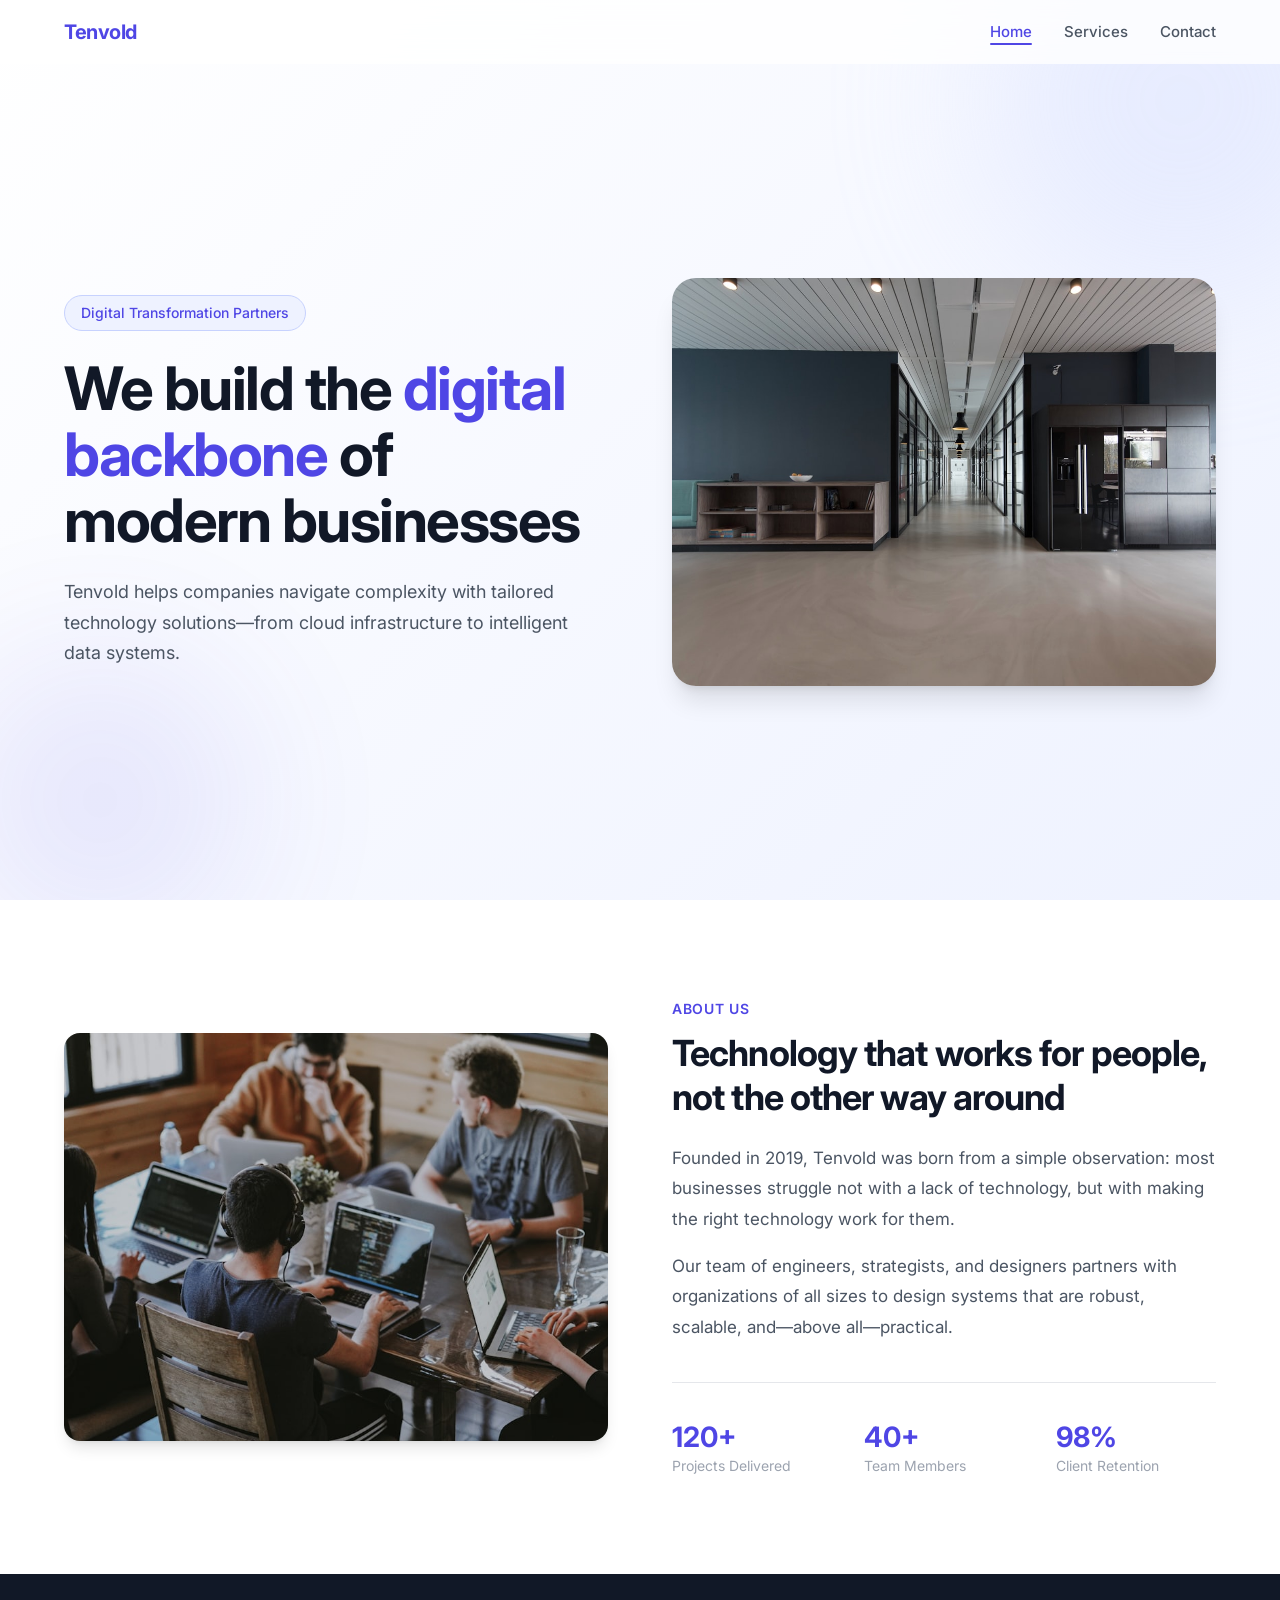
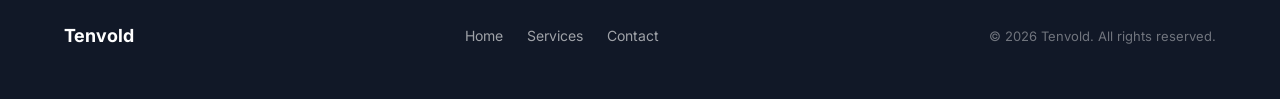
==== index.html @ 65609ea9 "Add company website template Modern HTML/CSS/JS template for Tenvold (fictional digital solutions co" ====
<!DOCTYPE html>
<html lang="en">
<head>
  <meta charset="UTF-8">
  <meta name="viewport" content="width=device-width, initial-scale=1.0">
  <title>Tenvold &mdash; Digital Solutions</title>
  <meta name="description" content="Tenvold helps companies navigate complexity with tailored technology solutions.">
  <link rel="icon" href="data:image/svg+xml,<svg xmlns='http://www.w3.org/2000/svg' viewBox='0 0 100 100'><text y='.9em' font-size='90'>◆</text></svg>">
  <link rel="stylesheet" href="css/style.css">
</head>
<body>

  <nav class="nav">
    <div class="container">
      <a href="index.html" class="nav-logo">Tenvold</a>
      <ul class="nav-links">
        <li><a href="index.html" class="active">Home</a></li>
        <li><a href="services.html">Services</a></li>
        <li><a href="contact.html">Contact</a></li>
      </ul>
      <button class="nav-toggle" aria-label="Toggle navigation">
        <span></span>
        <span></span>
        <span></span>
      </button>
    </div>
  </nav>

  <section class="hero">
    <div class="hero-decoration hero-decoration-1"></div>
    <div class="hero-decoration hero-decoration-2"></div>
    <div class="container">
      <div class="hero-grid">
        <div class="hero-content">
          <div class="hero-badge">Digital Transformation Partners</div>
          <h1>We build the <span class="highlight">digital backbone</span> of modern businesses</h1>
          <p class="hero-description">
            Tenvold helps companies navigate complexity with tailored technology
            solutions&mdash;from cloud infrastructure to intelligent data systems.
          </p>
        </div>
        <div class="hero-image reveal">
          <img src="img/hero.jpg" alt="Modern workspace with technology" width="1200" height="801">
        </div>
      </div>
    </div>
  </section>

  <section class="section">
    <div class="container">
      <div class="about-grid">
        <div class="about-image reveal">
          <img src="img/about.jpg" alt="Tenvold team collaborating" width="900" height="600">
        </div>
        <div class="about-content reveal reveal-delay-2">
          <span class="section-label">About Us</span>
          <h2>Technology that works for people, not the other way around</h2>
          <p>
            Founded in 2019, Tenvold was born from a simple observation: most
            businesses struggle not with a lack of technology, but with making the
            right technology work for them.
          </p>
          <p>
            Our team of engineers, strategists, and designers partners with
            organizations of all sizes to design systems that are robust, scalable,
            and&mdash;above all&mdash;practical.
          </p>
          <div class="about-stats">
            <div>
              <div class="stat-number">120+</div>
              <div class="stat-label">Projects Delivered</div>
            </div>
            <div>
              <div class="stat-number">40+</div>
              <div class="stat-label">Team Members</div>
            </div>
            <div>
              <div class="stat-number">98%</div>
              <div class="stat-label">Client Retention</div>
            </div>
          </div>
        </div>
      </div>
    </div>
  </section>

  <footer class="footer">
    <div class="container">
      <div class="footer-logo">Tenvold</div>
      <ul class="footer-links">
        <li><a href="index.html">Home</a></li>
        <li><a href="services.html">Services</a></li>
        <li><a href="contact.html">Contact</a></li>
      </ul>
      <p class="footer-copy">&copy; 2026 Tenvold. All rights reserved.</p>
    </div>
  </footer>

  <script src="js/main.js"></script>
</body>
</html>
---- css/style.css ----
@import url('https://fonts.googleapis.com/css2?family=Inter:wght@400;500;600;700&display=swap');

:root {
  --color-primary: #4F46E5;
  --color-primary-hover: #4338CA;
  --color-primary-light: #EEF2FF;
  --color-primary-subtle: #C7D2FE;

  --color-text: #111827;
  --color-text-secondary: #4B5563;
  --color-text-muted: #9CA3AF;

  --color-bg: #FFFFFF;
  --color-bg-alt: #F9FAFB;
  --color-surface: #FFFFFF;
  --color-border: #E5E7EB;

  --shadow-xs: 0 1px 2px rgb(0 0 0 / 0.05);
  --shadow-sm: 0 1px 3px rgb(0 0 0 / 0.1), 0 1px 2px rgb(0 0 0 / 0.06);
  --shadow-md: 0 4px 6px -1px rgb(0 0 0 / 0.1), 0 2px 4px -2px rgb(0 0 0 / 0.1);
  --shadow-lg: 0 10px 15px -3px rgb(0 0 0 / 0.1), 0 4px 6px -4px rgb(0 0 0 / 0.1);
  --shadow-xl: 0 20px 25px -5px rgb(0 0 0 / 0.1), 0 8px 10px -6px rgb(0 0 0 / 0.1);

  --radius-sm: 0.375rem;
  --radius-md: 0.5rem;
  --radius-lg: 0.75rem;
  --radius-xl: 1rem;
  --radius-2xl: 1.5rem;
  --radius-full: 9999px;

  --font-family: 'Inter', system-ui, -apple-system, BlinkMacSystemFont, 'Segoe UI', sans-serif;

  --transition-fast: 150ms cubic-bezier(0.4, 0, 0.2, 1);
  --transition-base: 300ms cubic-bezier(0.4, 0, 0.2, 1);
  --transition-slow: 500ms cubic-bezier(0.4, 0, 0.2, 1);

  --max-width: 1200px;
  --nav-height: 4rem;
}

*,
*::before,
*::after {
  margin: 0;
  padding: 0;
  box-sizing: border-box;
}

html {
  scroll-behavior: smooth;
  -webkit-font-smoothing: antialiased;
  -moz-osx-font-smoothing: grayscale;
}

body {
  font-family: var(--font-family);
  color: var(--color-text);
  background-color: var(--color-bg);
  line-height: 1.6;
  overflow-x: hidden;
}

img {
  max-width: 100%;
  height: auto;
  display: block;
}

a {
  color: inherit;
  text-decoration: none;
}

.container {
  width: 100%;
  max-width: var(--max-width);
  margin: 0 auto;
  padding: 0 1.5rem;
}

/* ---- Navigation ---- */

.nav {
  position: fixed;
  top: 0;
  left: 0;
  right: 0;
  height: var(--nav-height);
  background: rgba(255, 255, 255, 0.8);
  backdrop-filter: blur(12px);
  -webkit-backdrop-filter: blur(12px);
  border-bottom: 1px solid transparent;
  z-index: 1000;
  transition: border-color var(--transition-base), box-shadow var(--transition-base);
}

.nav.scrolled {
  border-bottom-color: var(--color-border);
  box-shadow: var(--shadow-xs);
}

.nav .container {
  display: flex;
  align-items: center;
  justify-content: space-between;
  height: 100%;
}

.nav-logo {
  font-size: 1.25rem;
  font-weight: 700;
  color: var(--color-primary);
  letter-spacing: -0.025em;
}

.nav-links {
  display: flex;
  align-items: center;
  gap: 2rem;
  list-style: none;
}

.nav-links a {
  font-size: 0.9375rem;
  font-weight: 500;
  color: var(--color-text-secondary);
  transition: color var(--transition-fast);
  position: relative;
}

.nav-links a::after {
  content: '';
  position: absolute;
  bottom: -4px;
  left: 0;
  width: 0;
  height: 2px;
  background: var(--color-primary);
  transition: width var(--transition-base);
  border-radius: var(--radius-full);
}

.nav-links a:hover,
.nav-links a.active {
  color: var(--color-primary);
}

.nav-links a:hover::after,
.nav-links a.active::after {
  width: 100%;
}

.nav-toggle {
  display: none;
  flex-direction: column;
  gap: 5px;
  background: none;
  border: none;
  cursor: pointer;
  padding: 4px;
}

.nav-toggle span {
  display: block;
  width: 24px;
  height: 2px;
  background: var(--color-text);
  border-radius: var(--radius-full);
  transition: transform var(--transition-base), opacity var(--transition-fast);
}

.nav-toggle.active span:nth-child(1) {
  transform: translateY(7px) rotate(45deg);
}

.nav-toggle.active span:nth-child(2) {
  opacity: 0;
}

.nav-toggle.active span:nth-child(3) {
  transform: translateY(-7px) rotate(-45deg);
}

/* ---- Hero ---- */

.hero {
  min-height: 100vh;
  display: flex;
  align-items: center;
  padding-top: var(--nav-height);
  background: linear-gradient(135deg, var(--color-bg) 0%, var(--color-primary-light) 100%);
  position: relative;
  overflow: hidden;
}

.hero-grid {
  display: grid;
  grid-template-columns: 1fr 1fr;
  gap: 4rem;
  align-items: center;
}

.hero-content {
  position: relative;
  z-index: 1;
}

.hero-badge {
  display: inline-flex;
  align-items: center;
  gap: 0.5rem;
  padding: 0.375rem 1rem;
  background: var(--color-primary-light);
  color: var(--color-primary);
  border: 1px solid var(--color-primary-subtle);
  border-radius: var(--radius-full);
  font-size: 0.875rem;
  font-weight: 500;
  margin-bottom: 1.5rem;
}

.hero h1 {
  font-size: clamp(2.5rem, 5vw, 3.75rem);
  font-weight: 700;
  line-height: 1.1;
  letter-spacing: -0.025em;
  color: var(--color-text);
  margin-bottom: 1.5rem;
}

.hero h1 .highlight {
  color: var(--color-primary);
}

.hero-description {
  font-size: 1.125rem;
  color: var(--color-text-secondary);
  line-height: 1.7;
  max-width: 540px;
}

.hero-image {
  position: relative;
  border-radius: var(--radius-2xl);
  overflow: hidden;
  box-shadow: var(--shadow-xl);
}

.hero-image img {
  width: 100%;
  height: 100%;
  object-fit: cover;
  aspect-ratio: 4 / 3;
}

.hero-decoration {
  position: absolute;
  border-radius: 50%;
  filter: blur(80px);
  opacity: 0.3;
  pointer-events: none;
}

.hero-decoration-1 {
  width: 400px;
  height: 400px;
  background: var(--color-primary-subtle);
  top: -100px;
  right: -100px;
}

.hero-decoration-2 {
  width: 300px;
  height: 300px;
  background: var(--color-primary);
  bottom: -50px;
  left: -50px;
  opacity: 0.1;
}

/* ---- Sections ---- */

.section {
  padding: 6rem 0;
}

.section-alt {
  background: var(--color-bg-alt);
}

.section-header {
  text-align: center;
  max-width: 640px;
  margin: 0 auto 4rem;
}

.section-label {
  display: inline-block;
  font-size: 0.875rem;
  font-weight: 600;
  color: var(--color-primary);
  text-transform: uppercase;
  letter-spacing: 0.05em;
  margin-bottom: 0.75rem;
}

.section-title {
  font-size: clamp(1.875rem, 3.5vw, 2.5rem);
  font-weight: 700;
  line-height: 1.2;
  letter-spacing: -0.025em;
  margin-bottom: 1rem;
}

.section-description {
  font-size: 1.0625rem;
  color: var(--color-text-secondary);
  line-height: 1.7;
}

/* ---- About ---- */

.about-grid {
  display: grid;
  grid-template-columns: 1fr 1fr;
  gap: 4rem;
  align-items: center;
}

.about-image {
  border-radius: var(--radius-xl);
  overflow: hidden;
  box-shadow: var(--shadow-lg);
}

.about-image img {
  width: 100%;
  height: 100%;
  object-fit: cover;
  aspect-ratio: 4 / 3;
}

.about-content h2 {
  font-size: clamp(1.75rem, 3vw, 2.25rem);
  font-weight: 700;
  line-height: 1.2;
  letter-spacing: -0.025em;
  margin-bottom: 1.5rem;
}

.about-content p {
  font-size: 1.0625rem;
  color: var(--color-text-secondary);
  line-height: 1.8;
  margin-bottom: 1rem;
}

.about-stats {
  display: grid;
  grid-template-columns: repeat(3, 1fr);
  gap: 2rem;
  margin-top: 2.5rem;
  padding-top: 2.5rem;
  border-top: 1px solid var(--color-border);
}

.stat-number {
  font-size: 1.75rem;
  font-weight: 700;
  color: var(--color-primary);
  line-height: 1;
  margin-bottom: 0.25rem;
}

.stat-label {
  font-size: 0.875rem;
  color: var(--color-text-muted);
}

/* ---- Page Header (inner pages) ---- */

.page-header {
  padding: calc(var(--nav-height) + 4rem) 0 4rem;
  background: linear-gradient(135deg, var(--color-bg) 0%, var(--color-primary-light) 100%);
  text-align: center;
}

.page-header h1 {
  font-size: clamp(2rem, 4vw, 3rem);
  font-weight: 700;
  letter-spacing: -0.025em;
  margin-bottom: 1rem;
}

.page-header p {
  font-size: 1.0625rem;
  color: var(--color-text-secondary);
  max-width: 540px;
  margin: 0 auto;
}

/* ---- Services ---- */

.services-grid {
  display: grid;
  grid-template-columns: repeat(auto-fit, minmax(280px, 1fr));
  gap: 2rem;
}

.service-card {
  background: var(--color-surface);
  border: 1px solid var(--color-border);
  border-radius: var(--radius-xl);
  padding: 2rem;
  transition:
    transform var(--transition-base),
    box-shadow var(--transition-base),
    border-color var(--transition-base);
}

.service-card:hover {
  transform: translateY(-4px);
  box-shadow: var(--shadow-lg);
  border-color: var(--color-primary-subtle);
}

.service-icon {
  width: 3rem;
  height: 3rem;
  display: flex;
  align-items: center;
  justify-content: center;
  background: var(--color-primary-light);
  color: var(--color-primary);
  border-radius: var(--radius-lg);
  margin-bottom: 1.5rem;
}

.service-icon svg {
  width: 1.5rem;
  height: 1.5rem;
}

.service-card h3 {
  font-size: 1.125rem;
  font-weight: 600;
  margin-bottom: 0.75rem;
  letter-spacing: -0.01em;
}

.service-card p {
  font-size: 0.9375rem;
  color: var(--color-text-secondary);
  line-height: 1.7;
}

/* ---- Contact ---- */

.contact-grid {
  display: grid;
  grid-template-columns: 1fr 1fr;
  gap: 4rem;
}

.contact-form {
  background: var(--color-surface);
  border: 1px solid var(--color-border);
  border-radius: var(--radius-xl);
  padding: 2.5rem;
}

.form-group {
  margin-bottom: 1.5rem;
}

.form-group label {
  display: block;
  font-size: 0.875rem;
  font-weight: 500;
  color: var(--color-text);
  margin-bottom: 0.5rem;
}

.form-group input,
.form-group textarea {
  width: 100%;
  padding: 0.75rem 1rem;
  border: 1px solid var(--color-border);
  border-radius: var(--radius-md);
  font-family: var(--font-family);
  font-size: 0.9375rem;
  color: var(--color-text);
  background: var(--color-bg);
  transition: border-color var(--transition-fast), box-shadow var(--transition-fast);
  outline: none;
}

.form-group input:focus,
.form-group textarea:focus {
  border-color: var(--color-primary);
  box-shadow: 0 0 0 3px var(--color-primary-light);
}

.form-group input::placeholder,
.form-group textarea::placeholder {
  color: var(--color-text-muted);
}

.form-group textarea {
  min-height: 140px;
  resize: vertical;
}

.form-submit {
  width: 100%;
  padding: 0.875rem 2rem;
  background: var(--color-primary);
  color: #FFFFFF;
  border: none;
  border-radius: var(--radius-md);
  font-family: var(--font-family);
  font-size: 0.9375rem;
  font-weight: 600;
  cursor: pointer;
  transition: background var(--transition-fast), transform var(--transition-fast);
}

.form-submit:hover {
  background: var(--color-primary-hover);
}

.form-submit:active {
  transform: scale(0.98);
}

.contact-info {
  display: flex;
  flex-direction: column;
  gap: 2rem;
}

.contact-info-item {
  display: flex;
  gap: 1rem;
  align-items: flex-start;
}

.contact-info-icon {
  width: 2.5rem;
  height: 2.5rem;
  display: flex;
  align-items: center;
  justify-content: center;
  background: var(--color-primary-light);
  color: var(--color-primary);
  border-radius: var(--radius-md);
  flex-shrink: 0;
}

.contact-info-icon svg {
  width: 1.25rem;
  height: 1.25rem;
}

.contact-info-item h3 {
  font-size: 0.9375rem;
  font-weight: 600;
  margin-bottom: 0.25rem;
}

.contact-info-item p {
  font-size: 0.9375rem;
  color: var(--color-text-secondary);
  line-height: 1.6;
}

/* ---- Footer ---- */

.footer {
  background: var(--color-text);
  color: rgba(255, 255, 255, 0.7);
  padding: 3rem 0;
}

.footer .container {
  display: flex;
  justify-content: space-between;
  align-items: center;
}

.footer-logo {
  font-size: 1.125rem;
  font-weight: 700;
  color: #FFFFFF;
}

.footer-links {
  display: flex;
  gap: 1.5rem;
  list-style: none;
}

.footer-links a {
  font-size: 0.875rem;
  color: rgba(255, 255, 255, 0.6);
  transition: color var(--transition-fast);
}

.footer-links a:hover {
  color: #FFFFFF;
}

.footer-copy {
  font-size: 0.8125rem;
  color: rgba(255, 255, 255, 0.4);
}

/* ---- Scroll Reveal ---- */

.reveal {
  opacity: 0;
  transform: translateY(30px);
  transition:
    opacity 0.8s cubic-bezier(0.16, 1, 0.3, 1),
    transform 0.8s cubic-bezier(0.16, 1, 0.3, 1);
}

.reveal.revealed {
  opacity: 1;
  transform: translateY(0);
}

.reveal-delay-1 { transition-delay: 100ms; }
.reveal-delay-2 { transition-delay: 200ms; }
.reveal-delay-3 { transition-delay: 300ms; }
.reveal-delay-4 { transition-delay: 400ms; }

/* ---- Responsive ---- */

@media (max-width: 768px) {
  .nav-links {
    position: fixed;
    top: var(--nav-height);
    left: 0;
    right: 0;
    background: var(--color-bg);
    flex-direction: column;
    padding: 2rem;
    gap: 1.5rem;
    border-bottom: 1px solid var(--color-border);
    transform: translateY(-100%);
    opacity: 0;
    pointer-events: none;
    transition: transform var(--transition-base), opacity var(--transition-base);
  }

  .nav-links.open {
    transform: translateY(0);
    opacity: 1;
    pointer-events: all;
  }

  .nav-toggle {
    display: flex;
  }

  .hero-grid,
  .about-grid,
  .contact-grid {
    grid-template-columns: 1fr;
    gap: 2.5rem;
  }

  .hero {
    min-height: auto;
    padding: calc(var(--nav-height) + 3rem) 0 3rem;
  }

  .about-stats {
    gap: 1rem;
  }

  .section {
    padding: 4rem 0;
  }

  .contact-form {
    padding: 1.5rem;
  }

  .footer .container {
    flex-direction: column;
    gap: 1.5rem;
    text-align: center;
  }
}
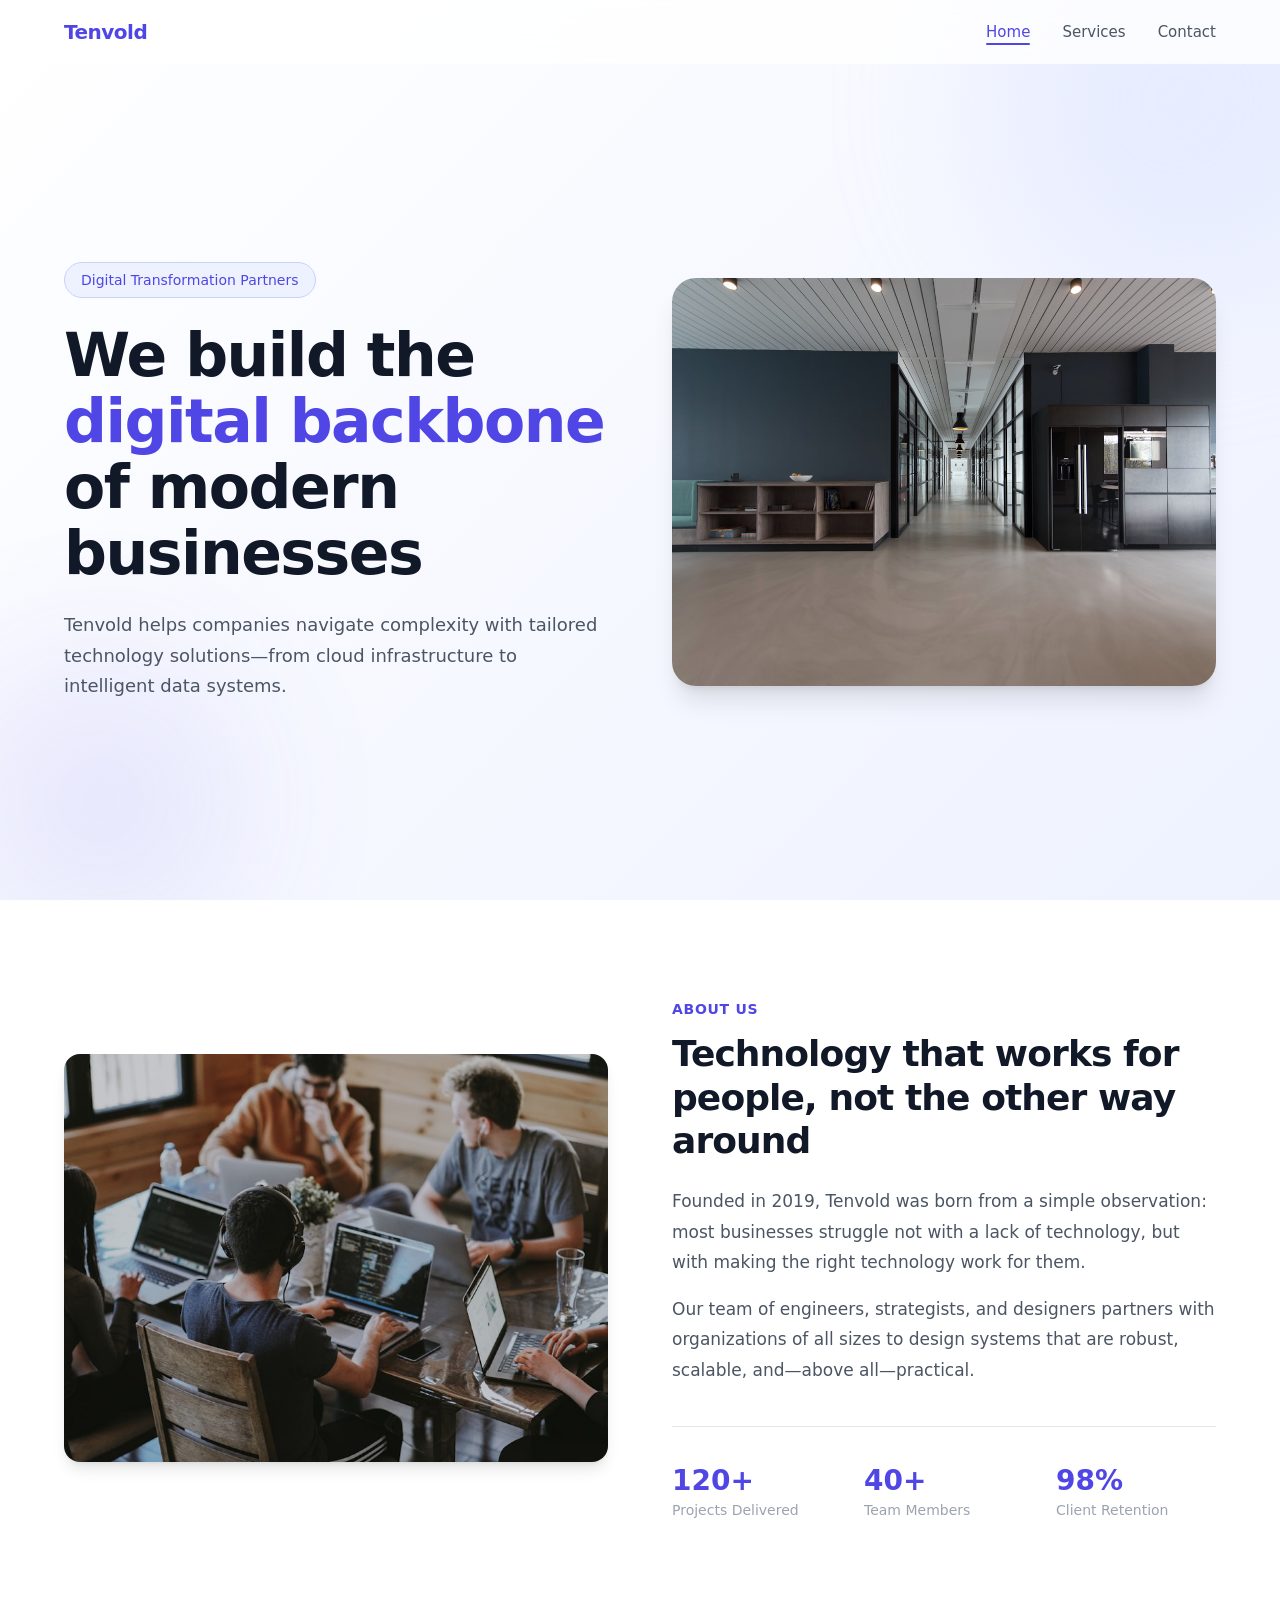
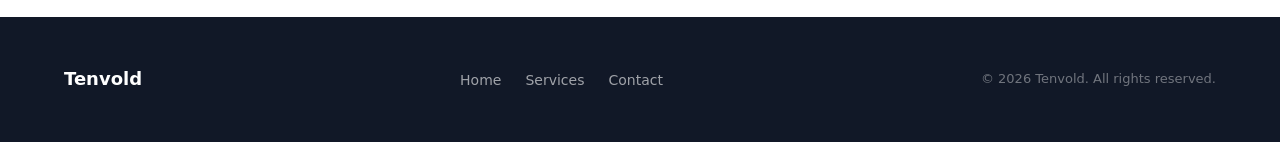
==== commit 9f55e9b3: "Add ARIA attributes to mobile nav toggle for accessibility Agent-Logs-Url: https://github.com/doomy/" ====
--- a/index.html
+++ b/index.html
@@ -13,12 +13,12 @@
   <nav class="nav">
     <div class="container">
       <a href="index.html" class="nav-logo">Tenvold</a>
-      <ul class="nav-links">
+      <ul class="nav-links" id="nav-links">
         <li><a href="index.html" class="active">Home</a></li>
         <li><a href="services.html">Services</a></li>
         <li><a href="contact.html">Contact</a></li>
       </ul>
-      <button class="nav-toggle" aria-label="Toggle navigation">
+      <button class="nav-toggle" aria-label="Toggle navigation" aria-controls="nav-links" aria-expanded="false">
         <span></span>
         <span></span>
         <span></span>
--- a/css/style.css
+++ b/css/style.css
@@ -1,4 +1,4 @@
-@import url('https://fonts.googleapis.com/css2?family=Inter:wght@400;500;600;700&display=swap');
+/* Google Fonts should be loaded via HTML <link rel="preconnect"> and <link rel="stylesheet"> tags, not via CSS @import. */
 
 :root {
   --color-primary: #4F46E5;
@@ -52,6 +52,11 @@
   -moz-osx-font-smoothing: grayscale;
 }
 
+@media (prefers-reduced-motion: reduce) {
+  html {
+    scroll-behavior: auto;
+  }
+}
 body {
   font-family: var(--font-family);
   color: var(--color-text);
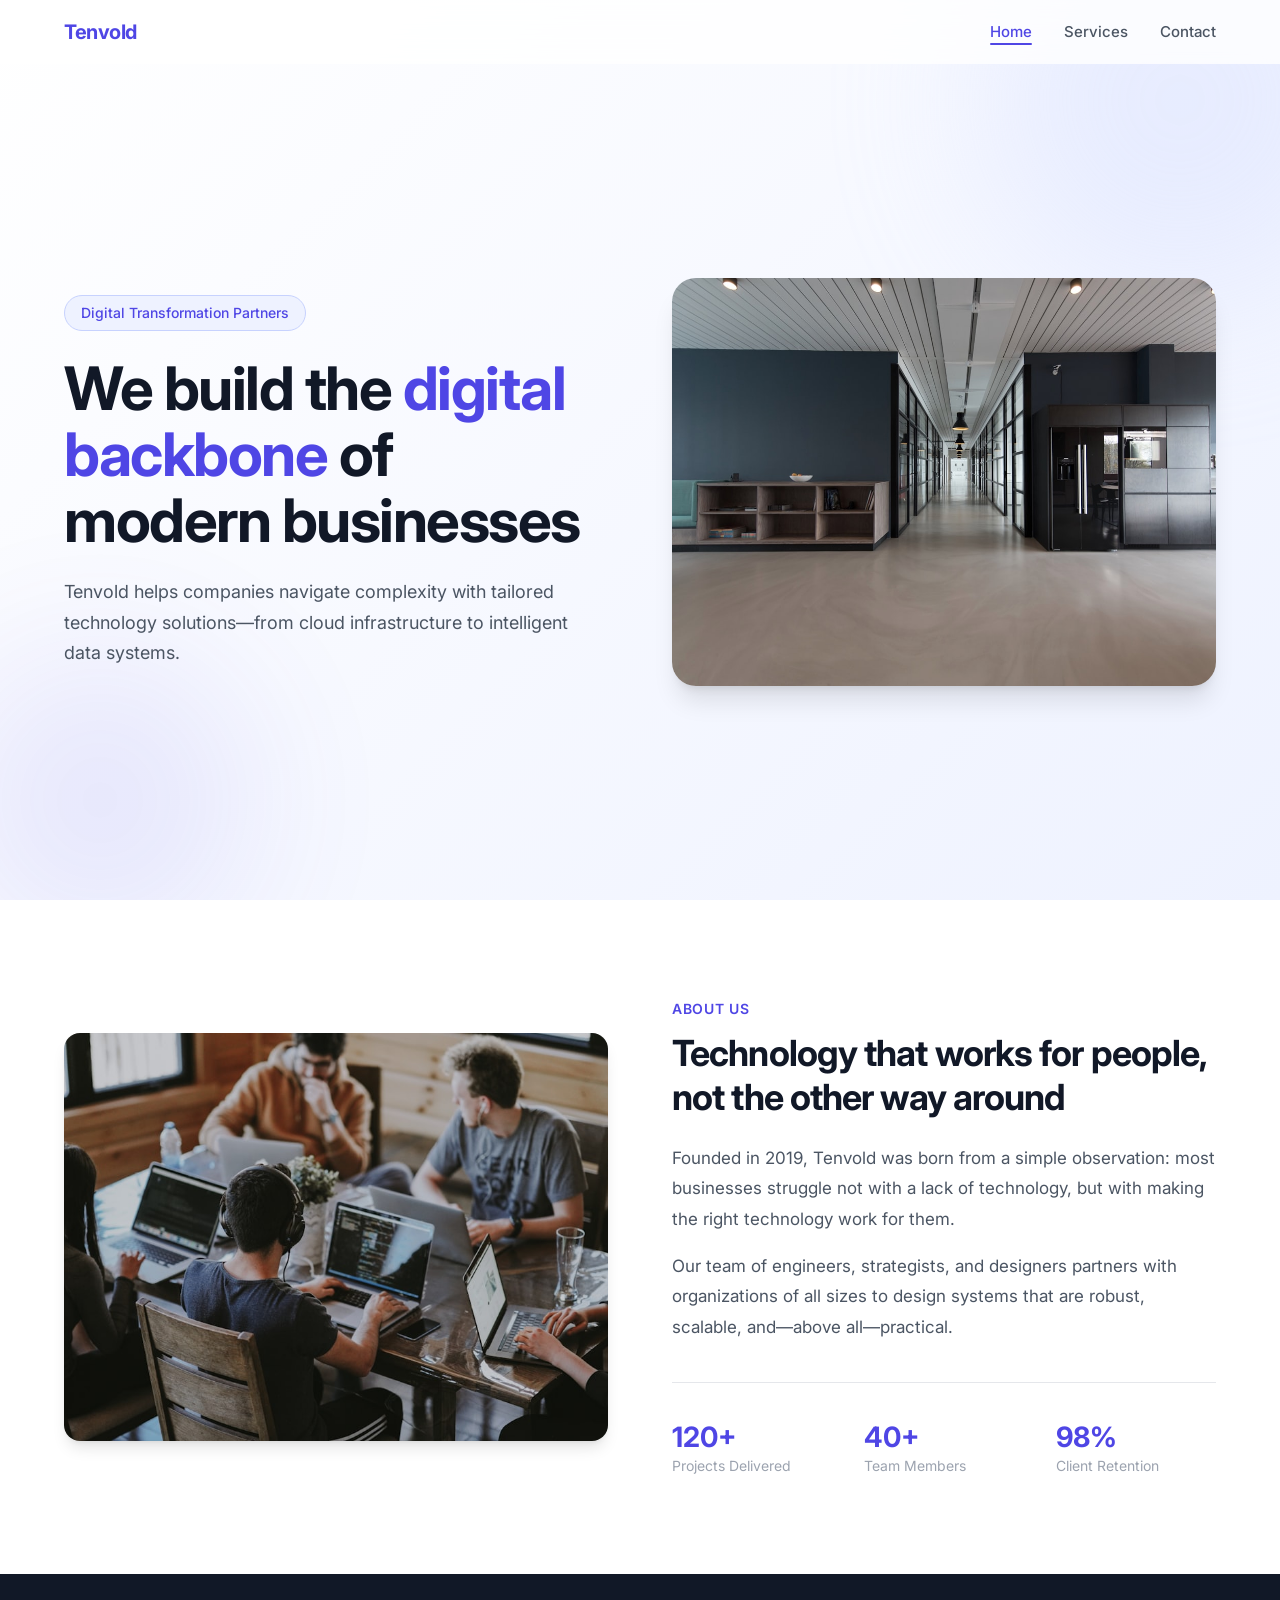
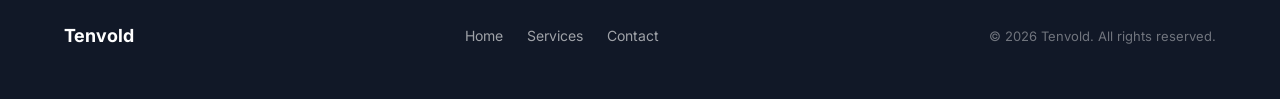
==== commit 089b08d7: "Fix redundant ARIA JS init and restore Google Fonts via HTML link tags Agent-Logs-Url: https://githu" ====
--- a/index.html
+++ b/index.html
@@ -6,6 +6,9 @@
   <title>Tenvold &mdash; Digital Solutions</title>
   <meta name="description" content="Tenvold helps companies navigate complexity with tailored technology solutions.">
   <link rel="icon" href="data:image/svg+xml,<svg xmlns='http://www.w3.org/2000/svg' viewBox='0 0 100 100'><text y='.9em' font-size='90'>◆</text></svg>">
+  <link rel="preconnect" href="https://fonts.googleapis.com">
+  <link rel="preconnect" href="https://fonts.gstatic.com" crossorigin>
+  <link rel="stylesheet" href="https://fonts.googleapis.com/css2?family=Inter:wght@400;500;600;700&display=swap">
   <link rel="stylesheet" href="css/style.css">
 </head>
 <body>
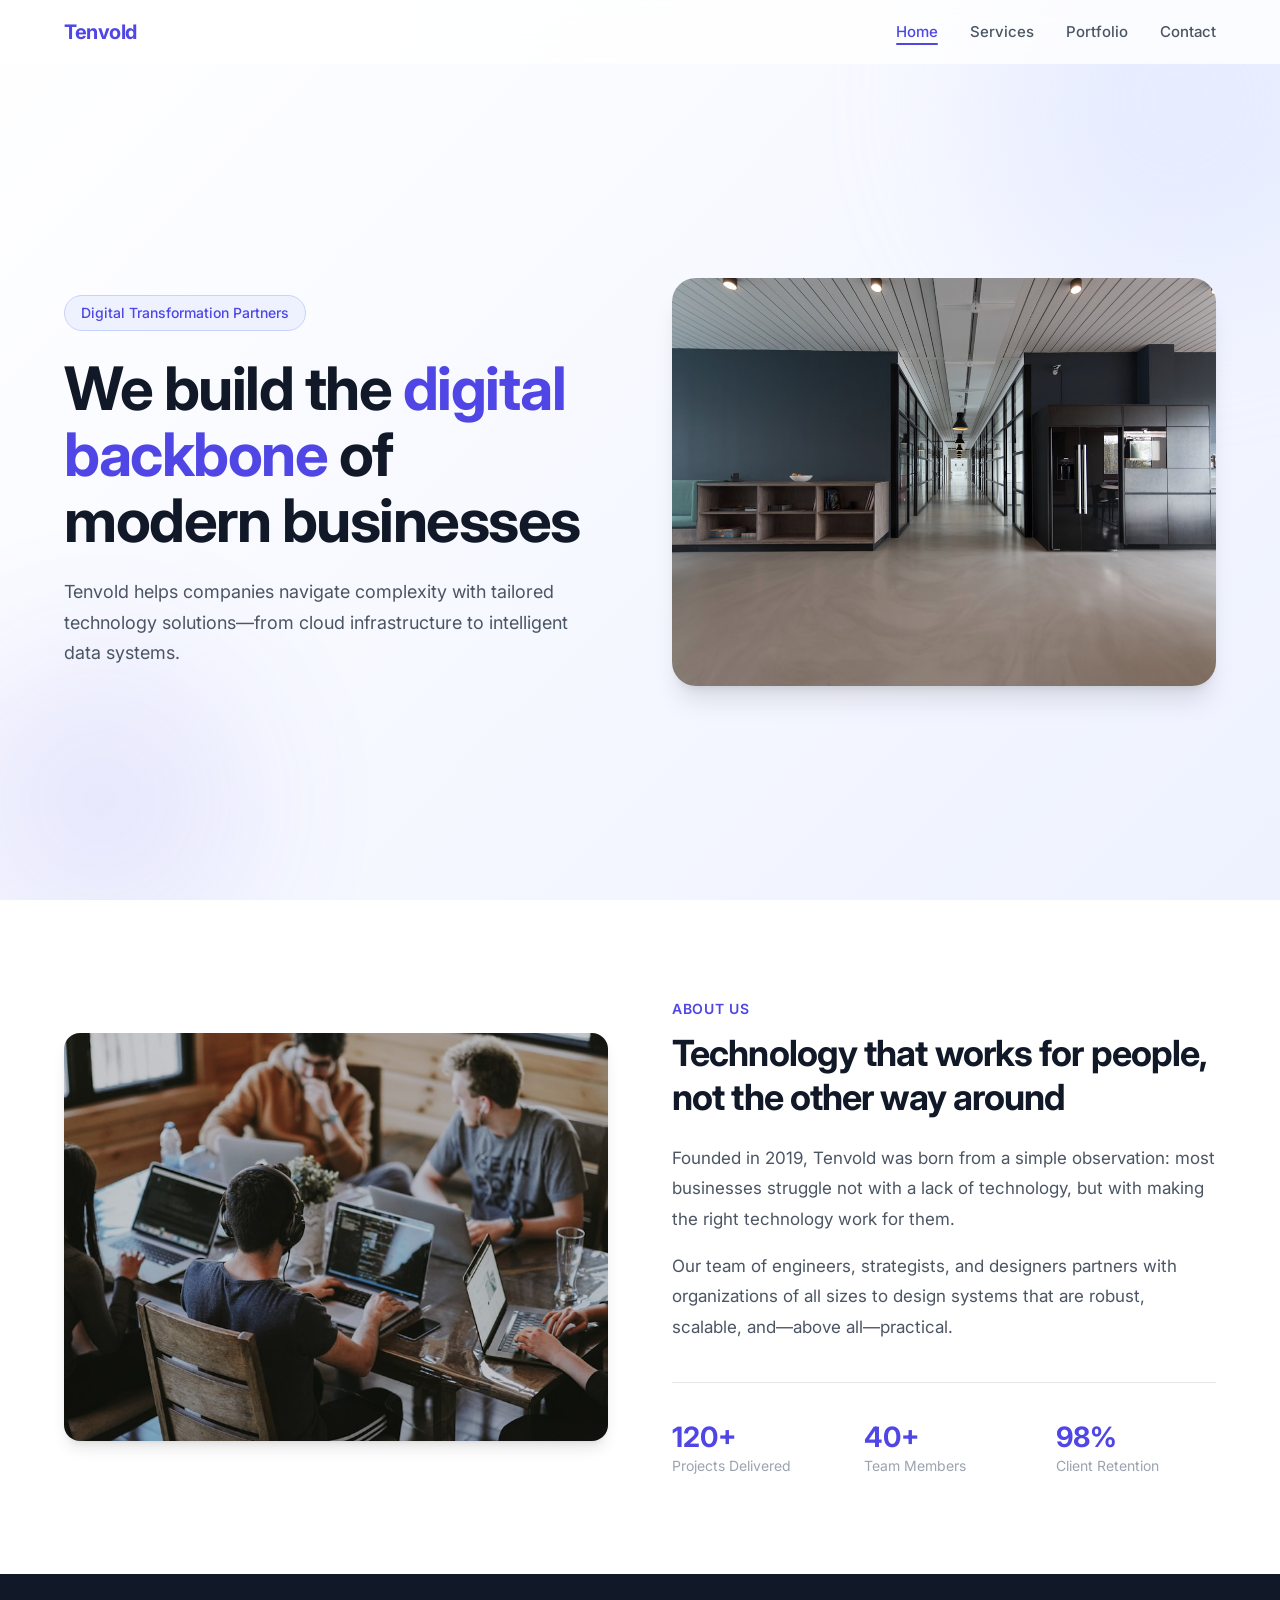
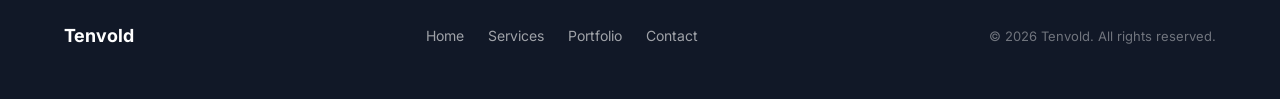
==== commit 407e182c: "New page - portfolio" ====
--- a/index.html
+++ b/index.html
@@ -19,6 +19,7 @@
       <ul class="nav-links" id="nav-links">
         <li><a href="index.html" class="active">Home</a></li>
         <li><a href="services.html">Services</a></li>
+        <li><a href="portfolio.html">Portfolio</a></li>
         <li><a href="contact.html">Contact</a></li>
       </ul>
       <button class="nav-toggle" aria-label="Toggle navigation" aria-controls="nav-links" aria-expanded="false">
@@ -93,6 +94,7 @@
       <ul class="footer-links">
         <li><a href="index.html">Home</a></li>
         <li><a href="services.html">Services</a></li>
+        <li><a href="portfolio.html">Portfolio</a></li>
         <li><a href="contact.html">Contact</a></li>
       </ul>
       <p class="footer-copy">&copy; 2026 Tenvold. All rights reserved.</p>
--- a/css/style.css
+++ b/css/style.css
@@ -454,6 +454,140 @@
 }
 
 .service-card p {
+  font-size: 0.9375rem;
+  color: var(--color-text-secondary);
+  line-height: 1.7;
+}
+
+/* ---- Portfolio ---- */
+
+.portfolio-filters {
+  display: flex;
+  justify-content: center;
+  flex-wrap: wrap;
+  gap: 0.5rem;
+  margin-bottom: 3rem;
+}
+
+.filter-btn {
+  padding: 0.5rem 1.25rem;
+  border: 1px solid var(--color-border);
+  border-radius: var(--radius-full);
+  background: var(--color-surface);
+  font-family: var(--font-family);
+  font-size: 0.875rem;
+  font-weight: 500;
+  color: var(--color-text-secondary);
+  cursor: pointer;
+  transition:
+    background var(--transition-fast),
+    color var(--transition-fast),
+    border-color var(--transition-fast);
+}
+
+.filter-btn:hover {
+  border-color: var(--color-primary-subtle);
+  color: var(--color-primary);
+}
+
+.filter-btn.active {
+  background: var(--color-primary);
+  color: #FFFFFF;
+  border-color: var(--color-primary);
+}
+
+.portfolio-grid {
+  display: grid;
+  grid-template-columns: repeat(auto-fill, minmax(340px, 1fr));
+  gap: 2rem;
+}
+
+.portfolio-card {
+  border-radius: var(--radius-xl);
+  overflow: hidden;
+  border: 1px solid var(--color-border);
+  background: var(--color-surface);
+  transition:
+    transform var(--transition-base),
+    box-shadow var(--transition-base),
+    border-color var(--transition-base),
+    opacity var(--transition-base);
+}
+
+.portfolio-card:hover {
+  transform: translateY(-4px);
+  box-shadow: var(--shadow-lg);
+  border-color: var(--color-primary-subtle);
+}
+
+.portfolio-card.hidden {
+  display: none;
+}
+
+.portfolio-card-image {
+  position: relative;
+  overflow: hidden;
+  aspect-ratio: 3 / 2;
+}
+
+.portfolio-card-image img {
+  width: 100%;
+  height: 100%;
+  object-fit: cover;
+  transition: transform var(--transition-slow);
+}
+
+.portfolio-card:hover .portfolio-card-image img {
+  transform: scale(1.05);
+}
+
+.portfolio-card-overlay {
+  position: absolute;
+  inset: 0;
+  background: linear-gradient(to top, rgba(0, 0, 0, 0.6) 0%, transparent 50%);
+  opacity: 0;
+  transition: opacity var(--transition-base);
+  display: flex;
+  align-items: flex-end;
+  padding: 1.5rem;
+}
+
+.portfolio-card:hover .portfolio-card-overlay {
+  opacity: 1;
+}
+
+.portfolio-card-overlay span {
+  color: #FFFFFF;
+  font-size: 0.8125rem;
+  font-weight: 500;
+  padding: 0.25rem 0.75rem;
+  background: rgba(255, 255, 255, 0.15);
+  backdrop-filter: blur(8px);
+  -webkit-backdrop-filter: blur(8px);
+  border-radius: var(--radius-full);
+}
+
+.portfolio-card-body {
+  padding: 1.5rem;
+}
+
+.portfolio-card-category {
+  font-size: 0.75rem;
+  font-weight: 600;
+  color: var(--color-primary);
+  text-transform: uppercase;
+  letter-spacing: 0.05em;
+  margin-bottom: 0.5rem;
+}
+
+.portfolio-card-body h3 {
+  font-size: 1.125rem;
+  font-weight: 600;
+  letter-spacing: -0.01em;
+  margin-bottom: 0.5rem;
+}
+
+.portfolio-card-body p {
   font-size: 0.9375rem;
   color: var(--color-text-secondary);
   line-height: 1.7;
@@ -676,6 +810,10 @@
     gap: 2.5rem;
   }
 
+  .portfolio-grid {
+    grid-template-columns: 1fr;
+  }
+
   .hero {
     min-height: auto;
     padding: calc(var(--nav-height) + 3rem) 0 3rem;
